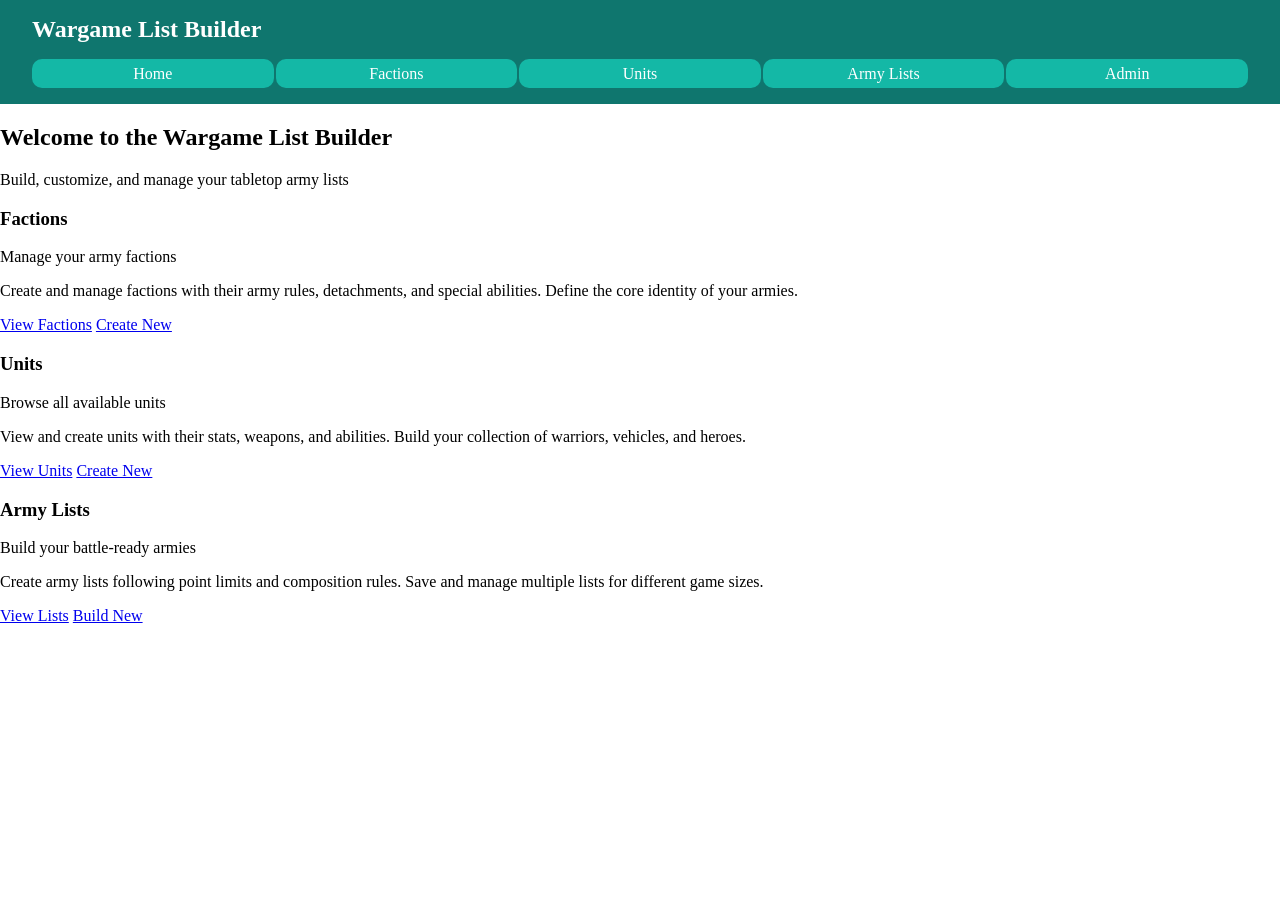
==== index.html @ 3ded6fea "Added Base pages with dummy info for styling" ====
<!DOCTYPE html>
<html lang="en">
<head>
  <meta charset="UTF-8">
  <meta name="viewport" content="width=device-width, initial-scale=1.0">
  <title>Wargame List Builder - Home</title>
  <link rel="stylesheet" href="css/style.css">
</head>
<body>
  <header>
    <h1>Wargame List Builder</h1>
    <nav>
      <ul>
        <li><a href="index.html">Home</a></li>
        <li><a href="./pages/factions.html">Factions</a></li>
        <li><a href="./pages/units.html">Units</a></li>
        <li><a href="./pages/lists.html">Army Lists</a></li>
        <li><a href="./pages/admin.html">Admin</a></li>
      </ul>
    </nav>
  </header>

  <main>
    <div>
      <h2>Welcome to the Wargame List Builder</h2>
      <p>Build, customize, and manage your tabletop army lists</p>
    </div>

    <div>
      <!-- Factions Card -->
      <div>
        <div>
          <h3>Factions</h3>
          <p>Manage your army factions</p>
        </div>
        <div>
          <p>Create and manage factions with their army rules, detachments, and special abilities. Define the core identity of your armies.</p>
        </div>
        <div>
          <div>
            <a href="./pages/factions.html">View Factions</a>
            <a href="create-faction.html">Create New</a>
          </div>
        </div>
      </div>

      <!-- Units Card -->
      <div>
        <div>
          <h3>Units</h3>
          <p>Browse all available units</p>
        </div>
        <div>
          <p>View and create units with their stats, weapons, and abilities. Build your collection of warriors, vehicles, and heroes.</p>
        </div>
        <div>
          <div>
            <a href="units.html">View Units</a>
            <a href="create-unit.html">Create New</a>
          </div>
        </div>
      </div>

      <!-- Army Lists Card -->
      <div>
        <div>
          <h3>Army Lists</h3>
          <p>Build your battle-ready armies</p>
        </div>
        <div>
          <p>Create army lists following point limits and composition rules. Save and manage multiple lists for different game sizes.</p>
        </div>
        <div>
          <div>
            <a href="lists.html">View Lists</a>
            <a href="list-builder.html">Build New</a>
          </div>
        </div>
      </div>
    </div>
  </main>
</body>
</html>
---- css/style.css ----
:root {
  /*Colors*/
  --teal-light: #5eead4;
  --primary-teal: #14b8a6;
  --teal-dark: #0f766e;
  
  --blue-light: #60a5fa;
  --primary-blue: #3b82f6;
  --blue-dark: #1e40af;
  
  --purple-light: #c084fc;
  --primary-purple: #a855f7;
  --purple-dark: #7e22ce;

  --bg-white: #ffffff;
  --bg-secondary: #f8fafc;
  
  --text-primary: #0f172a;
  --text-secondary: #475569;
  
  --border-color: #cbd5e1;
}

body{
  margin:0;
  padding: 0;;
}

header {
  background-color: var(--teal-dark);
  padding: 1rem 2rem;
}

header h1 {
  color: var(--bg-white);
  margin: 0 0 1rem 0;
  font-size: 1.5rem;
}

nav ul {
  list-style: none;
  margin: 0;
  padding: 0;
  display: flex;
  gap: 2px;
  flex-wrap: wrap;
}

nav ul li {
  flex: 1;
  min-width: 100px;
}

nav ul li a {
  display: block;
  background-color: var(--primary-teal);
  color: white;
  text-decoration: none;
  padding: 0.35rem;
  text-align: center;
  border-radius: 10px;
  transition: background-color 0.2s ease;
  font-weight: 500;
}

nav ul li a:hover {
  background-color: var(--primary-blue);
}

nav ul li a[href]:active,
nav ul li a.active {
  background-color: var(--blue-dark);
}

.center {
  text-align: center;
}

.center-flex {
  display: flex;
  justify-content: center;
  align-items: center;
}
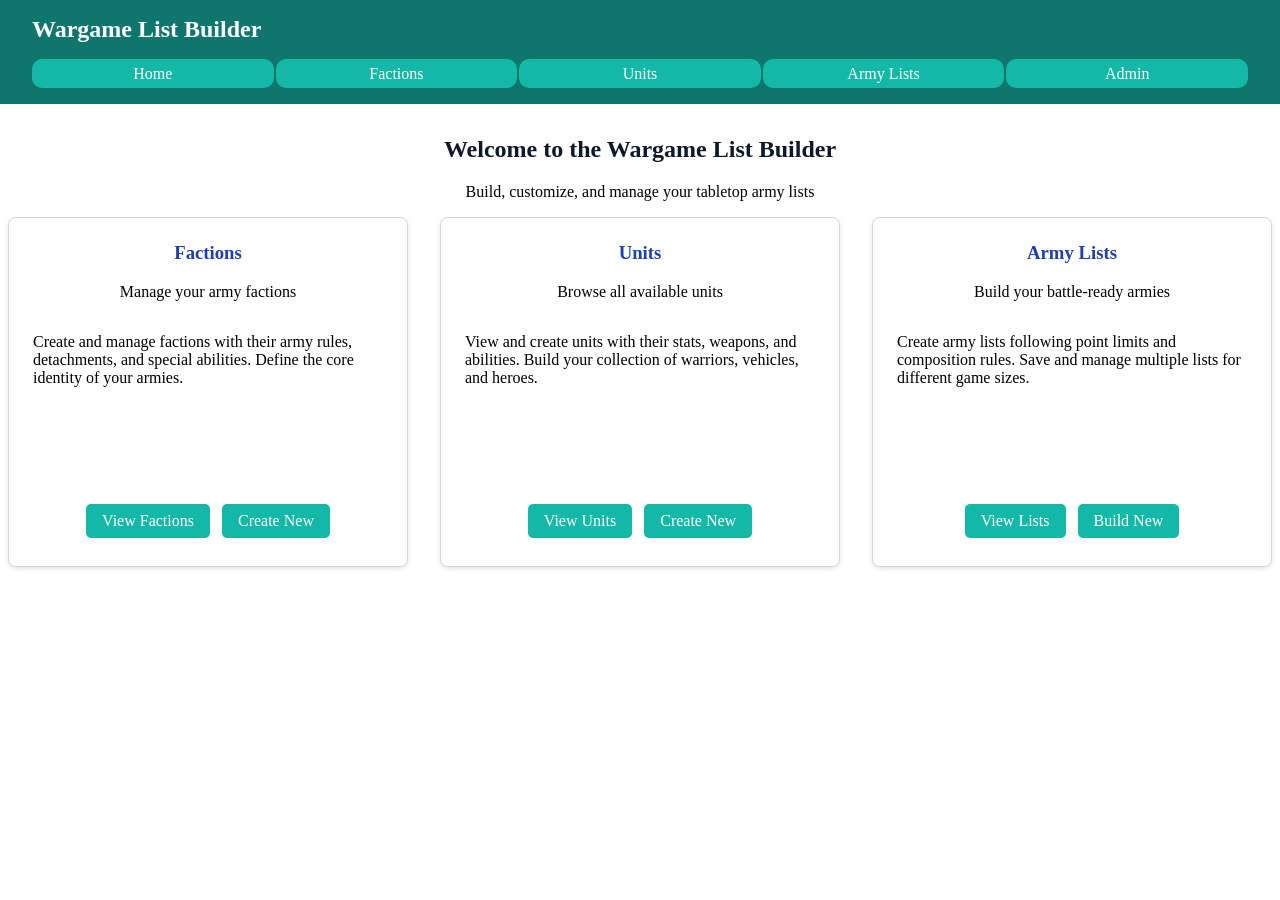
==== commit 96f38f43: "Updated styles for index page" ====
--- a/index.html
+++ b/index.html
@@ -21,60 +21,54 @@
   </header>
 
   <main>
-    <div>
-      <h2>Welcome to the Wargame List Builder</h2>
+    <div class="center">
+      <h2 >Welcome to the Wargame List Builder</h2>
       <p>Build, customize, and manage your tabletop army lists</p>
     </div>
 
-    <div>
+    <div class="center-flex cards-container">
       <!-- Factions Card -->
-      <div>
-        <div>
+      <div class="card">
+        <div class="card-header center">
           <h3>Factions</h3>
           <p>Manage your army factions</p>
         </div>
-        <div>
+        <div class="card-body">
           <p>Create and manage factions with their army rules, detachments, and special abilities. Define the core identity of your armies.</p>
         </div>
-        <div>
-          <div>
-            <a href="./pages/factions.html">View Factions</a>
-            <a href="create-faction.html">Create New</a>
-          </div>
+        <div class="card-footer center">
+            <a class="btn" href="./pages/factions.html">View Factions</a>
+            <a class="btn" href="create-faction.html">Create New</a>
         </div>
       </div>
 
       <!-- Units Card -->
-      <div>
-        <div>
+      <div class="card">
+        <div class="card-header center">
           <h3>Units</h3>
           <p>Browse all available units</p>
         </div>
-        <div>
+        <div class="card-body">
           <p>View and create units with their stats, weapons, and abilities. Build your collection of warriors, vehicles, and heroes.</p>
         </div>
-        <div>
-          <div>
-            <a href="units.html">View Units</a>
-            <a href="create-unit.html">Create New</a>
-          </div>
+        <div class="card-footer center">
+          <a class="btn" href="units.html">View Units</a>
+          <a class="btn" href="create-unit.html">Create New</a>
         </div>
       </div>
 
       <!-- Army Lists Card -->
-      <div>
-        <div>
+      <div class="card">
+        <div class="card-header center">
           <h3>Army Lists</h3>
           <p>Build your battle-ready armies</p>
         </div>
-        <div>
+        <div class="card-body">
           <p>Create army lists following point limits and composition rules. Save and manage multiple lists for different game sizes.</p>
         </div>
-        <div>
-          <div>
-            <a href="lists.html">View Lists</a>
-            <a href="list-builder.html">Build New</a>
-          </div>
+        <div class="card-footer center">
+          <a class="btn" href="lists.html">View Lists</a>
+          <a class="btn" href="list-builder.html">Build New</a>
         </div>
       </div>
     </div>
--- a/css/style.css
+++ b/css/style.css
@@ -80,4 +80,47 @@
   display: flex;
   justify-content: center;
   align-items: center;
-}+}
+
+h2 {
+  color: var(--text-primary);
+  margin-top: 2rem;
+}
+
+.cards-container {
+  gap: 2rem;
+  flex-wrap: wrap;
+  justify-content: center;
+}
+
+.card {
+  border: 1px solid var(--border-color);
+  border-radius: 8px;
+  box-shadow: 0 2px 4px rgba(0, 0, 0, 0.1);
+  padding: 1.5rem;
+  display: flex;
+  flex-direction: column;
+  justify-content: space-between;
+  width: 350px;
+  min-height: 300px;
+}
+
+.card-header h3 {
+  margin-top: 0;
+  color: var(--blue-dark);
+}
+
+.card-body {
+  flex-grow: 1;
+}
+
+.btn {
+  display: inline-block;
+  background-color: var(--primary-teal);
+  color: var(--bg-white);
+  text-decoration: none;
+  padding: 0.5rem 1rem;
+  border-radius: 5px;
+  margin: 0.25rem;
+  font-weight: 500;
+}
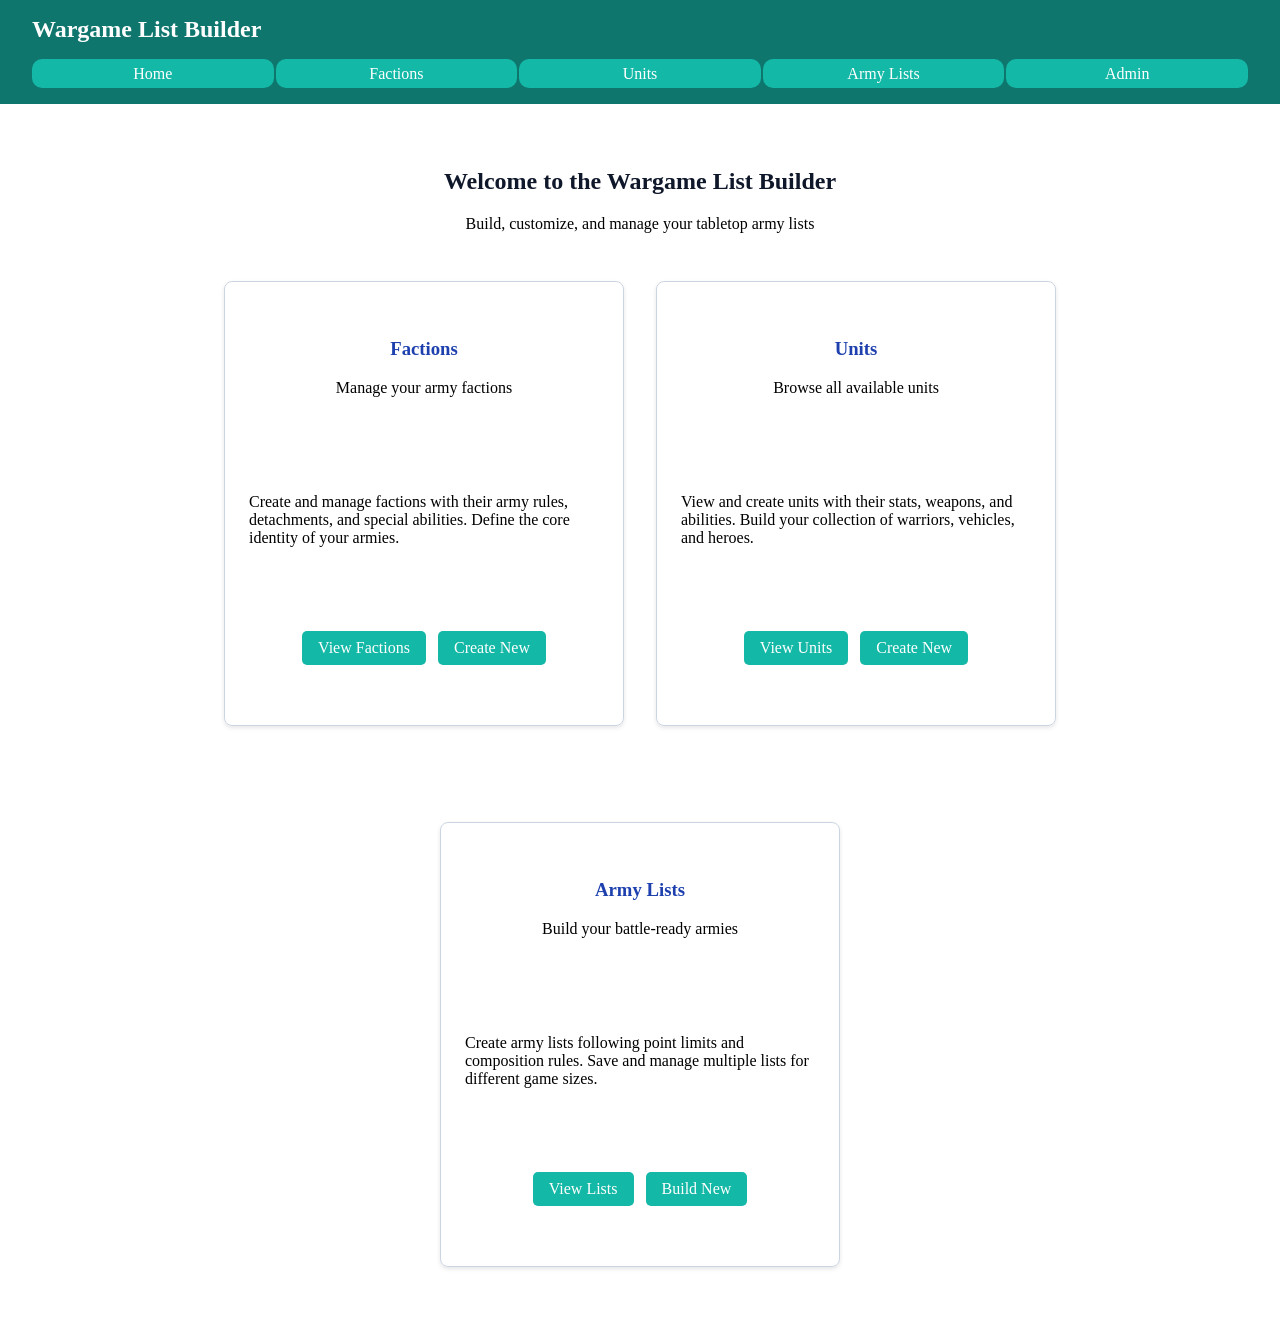
==== commit 1c8bf215: "Finished Styles and basic layouts" ====
--- a/index.html
+++ b/index.html
@@ -38,7 +38,7 @@
         </div>
         <div class="card-footer center">
             <a class="btn" href="./pages/factions.html">View Factions</a>
-            <a class="btn" href="create-faction.html">Create New</a>
+            <a class="btn" href="./pages/create-faction.html">Create New</a>
         </div>
       </div>
 
@@ -52,8 +52,8 @@
           <p>View and create units with their stats, weapons, and abilities. Build your collection of warriors, vehicles, and heroes.</p>
         </div>
         <div class="card-footer center">
-          <a class="btn" href="units.html">View Units</a>
-          <a class="btn" href="create-unit.html">Create New</a>
+          <a class="btn" href="./pages/units.html">View Units</a>
+          <a class="btn" href="./pages/create-unit.html">Create New</a>
         </div>
       </div>
 
@@ -67,8 +67,8 @@
           <p>Create army lists following point limits and composition rules. Save and manage multiple lists for different game sizes.</p>
         </div>
         <div class="card-footer center">
-          <a class="btn" href="lists.html">View Lists</a>
-          <a class="btn" href="list-builder.html">Build New</a>
+          <a class="btn" href="./pages/lists.html">View Lists</a>
+          <a class="btn" href="./pages/list-builder.html">Build New</a>
         </div>
       </div>
     </div>
--- a/css/style.css
+++ b/css/style.css
@@ -23,7 +23,13 @@
 
 body{
   margin:0;
-  padding: 0;;
+  padding: 0;
+}
+
+main {
+  padding: 2rem;
+  max-width: 1400px;
+  margin: 0 auto;
 }
 
 header {
@@ -123,4 +129,636 @@
   border-radius: 5px;
   margin: 0.25rem;
   font-weight: 500;
-}
+  border: none;
+  cursor: pointer;
+  transition: background-color 0.2s ease;
+}
+
+.btn:hover {
+  background-color: var(--primary-blue);
+}
+
+/* Search container */
+div > div {
+  margin: 2rem 0;
+}
+
+label {
+  display: block;
+  margin-bottom: 0.5rem;
+  font-weight: 600;
+  color: #2c3e50;
+}
+
+input[type="text"] {
+  width: 100%;
+  max-width: 500px;
+  padding: 0.75rem 1rem;
+  border: 2px solid #e0e0e0;
+  border-radius: 5px;
+  font-size: 1rem;
+  transition: border-color 0.2s ease;
+}
+
+input[type="text"]:focus {
+  outline: none;
+  border-color: #3498db;
+}
+
+input[type="text"]::placeholder {
+  color: #999;
+}
+
+/* Table with margins */
+table {
+  width: 100%;
+  border-collapse: collapse;
+  margin: 2rem 0;
+  background-color: white;
+  box-shadow: 0 2px 4px rgba(0, 0, 0, 0.1);
+}
+
+.table-container {
+  margin: 2rem 0;
+}
+
+thead {
+  background-color: #2c3e50;
+  color: white;
+}
+
+td, th {
+  border-right: 1px solid #d0d0d0;
+}
+
+td:last-child, th:last-child {
+  border-right: none;
+}
+
+th {
+  border-right: 2px solid #1a252f;
+  padding: 1rem;
+  text-align: left;
+  font-weight: 600;
+}
+
+th:last-child {
+  border-right: none;
+}
+
+td {
+  padding: 1rem;
+  border-bottom: 1px solid #e0e0e0;
+}
+
+tbody tr:hover {
+  background-color: #f5f5f5;
+}
+
+tbody tr:last-child td {
+  border-bottom: none;
+}
+
+td small {
+  color: #666;
+  font-size: 0.875rem;
+}
+
+td span {
+  display: inline-block;
+  background-color: #e8f4f8;
+  color: #2980b9;
+  padding: 0.25rem 0.5rem;
+  border-radius: 4px;
+  margin: 0.125rem;
+  font-size: 0.875rem;
+}
+
+/* Generic Detail Page Styles */
+
+/* Header section */
+.detail-header {
+  background-color: white;
+  padding: 2rem;
+  margin-bottom: 2rem;
+  border-radius: 8px;
+  box-shadow: 0 2px 4px rgba(0, 0, 0, 0.1);
+}
+
+.detail-header h2 {
+  margin-top: 0;
+  color: #2c3e50;
+  font-size: 2rem;
+}
+
+.detail-header p {
+  color: #666;
+  font-size: 1.125rem;
+  margin: 0.5rem 0 1rem 0;
+}
+
+.description {
+  line-height: 1.6;
+  color: #333;
+  margin-top: 1rem;
+}
+
+/* Section containers */
+.content-section {
+  background-color: white;
+  padding: 2rem;
+  margin-bottom: 2rem;
+  border-radius: 8px;
+  box-shadow: 0 2px 4px rgba(0, 0, 0, 0.1);
+}
+
+.content-section h3 {
+  color: #2c3e50;
+  margin-top: 0;
+  margin-bottom: 1rem;
+  padding-bottom: 0.5rem;
+  border-bottom: 2px solid #3498db;
+}
+
+.content-section h4 {
+  color: #34495e;
+  margin-top: 1.5rem;
+  margin-bottom: 0.5rem;
+}
+
+/* Highlighted info box */
+.info-box {
+  background-color: #e8f4f8;
+  padding: 1.5rem;
+  border-radius: 8px;
+  border-left: 4px solid #3498db;
+  margin-bottom: 1rem;
+}
+
+.info-box h4 {
+  margin-top: 0;
+  color: #2980b9;
+}
+
+/* Item list */
+.item-list {
+  display: flex;
+  flex-direction: column;
+  gap: 1rem;
+}
+
+.list-item-box {
+  background-color: #f8f9fa;
+  padding: 1.5rem;
+  border-radius: 8px;
+  border: 2px solid #e0e0e0;
+}
+
+.list-item-box h4 {
+  margin-top: 0;
+  color: #2c3e50;
+}
+
+.item-label {
+  font-weight: 600;
+  color: #2980b9;
+  margin-bottom: 0.5rem;
+}
+
+/* Tags/badges */
+.tags {
+  display: flex;
+  flex-wrap: wrap;
+  gap: 0.5rem;
+  margin: 1rem 0;
+}
+
+.tags span {
+  background-color: #e8f4f8;
+  color: #2980b9;
+  padding: 0.25rem 0.75rem;
+  border-radius: 4px;
+  font-size: 0.875rem;
+  font-weight: 500;
+}
+
+/* Action buttons in header */
+.header-actions {
+  margin-top: 1rem;
+  display: flex;
+  gap: 0.5rem;
+  flex-wrap: wrap;
+}
+
+/* Breadcrumb navigation */
+.breadcrumb {
+  margin-bottom: 1.5rem;
+  padding: 0.5rem 0;
+  font-size: 0.95rem;
+}
+
+.breadcrumb a {
+  color: #3498db;
+  text-decoration: none;
+  font-weight: 500;
+}
+
+.breadcrumb a:hover {
+  text-decoration: underline;
+  color: #2980b9;
+}
+
+/* Unit image in table */
+.unit-image {
+  width: 60px;
+  height: 60px;
+  object-fit: cover;
+  border-radius: 8px;
+  border: 2px solid #e0e0e0;
+}
+
+.unit-image-large {
+  width: 80px;
+  height: 80px;
+  object-fit: cover;
+  border-radius: 8px;
+  border: 2px solid #e0e0e0;
+}
+
+/* Form Styles for Creation Pages */
+
+/* Form sections */
+.form-section {
+  background-color: white;
+  padding: 2rem;
+  margin-bottom: 2rem;
+  border-radius: 8px;
+  box-shadow: 0 2px 4px rgba(0, 0, 0, 0.1);
+}
+
+.form-section h3 {
+  color: #2c3e50;
+  margin-top: 0;
+  margin-bottom: 1rem;
+  padding-bottom: 0.5rem;
+  border-bottom: 2px solid #3498db;
+}
+
+.form-section h4 {
+  color: #34495e;
+  margin-top: 1.5rem;
+  margin-bottom: 1rem;
+}
+
+.form-section p {
+  color: #666;
+  margin-bottom: 1rem;
+}
+
+/* Form groups */
+.form-group {
+  margin-bottom: 1.5rem;
+}
+
+.form-group label {
+  display: block;
+  margin-bottom: 0.5rem;
+  font-weight: 600;
+  color: #2c3e50;
+}
+
+.form-group input[type="text"],
+.form-group input[type="number"],
+.form-group input[type="file"],
+.form-group textarea,
+.form-group select {
+  width: 100%;
+  padding: 0.75rem 1rem;
+  border: 2px solid #e0e0e0;
+  border-radius: 5px;
+  font-size: 1rem;
+  transition: border-color 0.2s ease;
+  font-family: inherit;
+}
+
+.form-group input[type="text"]:focus,
+.form-group input[type="number"]:focus,
+.form-group textarea:focus,
+.form-group select:focus {
+  outline: none;
+  border-color: #3498db;
+}
+
+.form-group textarea {
+  min-height: 120px;
+  resize: vertical;
+}
+
+.form-group small {
+  display: block;
+  margin-top: 0.5rem;
+  color: #666;
+  font-size: 0.875rem;
+}
+
+/* Grid layout for forms */
+.form-grid-2 {
+  display: grid;
+  grid-template-columns: repeat(2, 1fr);
+  gap: 1.5rem;
+}
+
+.form-grid-3 {
+  display: grid;
+  grid-template-columns: repeat(3, 1fr);
+  gap: 1.5rem;
+}
+
+.form-grid-4 {
+  display: grid;
+  grid-template-columns: repeat(4, 1fr);
+  gap: 1.5rem;
+}
+
+/* Responsive forms - stack on smaller screens */
+@media (max-width: 768px) {
+  .form-grid-2,
+  .form-grid-3,
+  .form-grid-4 {
+    grid-template-columns: 1fr;
+  }
+}
+
+/* Nested form item (like detachment or weapon groups) */
+.form-item {
+  background-color: #f8f9fa;
+  padding: 1.5rem;
+  border-radius: 8px;
+  border: 2px solid #e0e0e0;
+  margin-bottom: 1rem;
+}
+
+.form-item h4 {
+  margin-top: 0;
+  color: #2c3e50;
+  margin-bottom: 1rem;
+}
+
+/* Button group for form actions */
+.form-actions {
+  display: flex;
+  gap: 0.5rem;
+  flex-wrap: wrap;
+  margin-top: 1.5rem;
+}
+
+.btn-secondary {
+  background-color: #6c757d;
+  color: white;
+}
+
+.btn-secondary:hover {
+  background-color: #5a6268;
+}
+
+.btn-add {
+  background-color: var(--primary-blue);
+  color: white;
+}
+
+.btn-add:hover {
+  background-color: var(--blue-dark);
+}
+
+/* List Builder Specific Styles */
+
+/* Current army summary box */
+.army-summary {
+  background-color: white;
+  padding: 2rem;
+  margin-bottom: 2rem;
+  border-radius: 8px;
+  box-shadow: 0 2px 4px rgba(0, 0, 0, 0.1);
+  border-left: 4px solid var(--primary-teal);
+}
+
+.army-summary h3 {
+  color: #2c3e50;
+  margin-top: 0;
+  margin-bottom: 1rem;
+}
+
+.summary-stats {
+  display: flex;
+  justify-content: space-between;
+  align-items: center;
+  flex-wrap: wrap;
+  gap: 1rem;
+}
+
+.stat-item {
+  text-align: center;
+}
+
+.stat-label {
+  color: #666;
+  font-size: 0.875rem;
+  margin-bottom: 0.25rem;
+}
+
+.stat-value {
+  font-size: 1.5rem;
+  font-weight: 700;
+  color: var(--primary-blue);
+}
+
+/* Unit list in army builder */
+.unit-list-item {
+  background-color: white;
+  padding: 1rem;
+  margin-bottom: 0.75rem;
+  border-radius: 8px;
+  border: 2px solid #e0e0e0;
+  display: flex;
+  justify-content: space-between;
+  align-items: center;
+  gap: 1rem;
+}
+
+.unit-list-item:hover {
+  border-color: var(--primary-teal);
+}
+
+.unit-info {
+  flex: 1;
+}
+
+.unit-info h4 {
+  margin: 0 0 0.5rem 0;
+  color: #2c3e50;
+}
+
+.unit-info p {
+  margin: 0;
+  color: #666;
+  font-size: 0.875rem;
+}
+
+.unit-actions {
+  display: flex;
+  gap: 0.5rem;
+}
+
+/* Available units grid */
+.available-units {
+  display: grid;
+  grid-template-columns: repeat(auto-fill, minmax(300px, 1fr));
+  gap: 1rem;
+}
+
+.unit-card {
+  background-color: white;
+  padding: 1.5rem;
+  border-radius: 8px;
+  border: 2px solid #e0e0e0;
+  transition: all 0.2s ease;
+}
+
+.unit-card:hover {
+  border-color: var(--primary-teal);
+  box-shadow: 0 4px 8px rgba(0, 0, 0, 0.1);
+}
+
+.unit-card h4 {
+  margin-top: 0;
+  color: #2c3e50;
+}
+
+.unit-card p {
+  margin: 0.5rem 0;
+  font-size: 0.875rem;
+  color: #666;
+}
+
+/* Validation alert */
+.alert {
+  padding: 1rem;
+  border-radius: 8px;
+  margin-bottom: 1rem;
+  border-left: 4px solid;
+}
+
+.alert-success {
+  background-color: #d1fae5;
+  border-color: #10b981;
+  color: #065f46;
+}
+
+.alert-warning {
+  background-color: #fef3c7;
+  border-color: #f59e0b;
+  color: #92400e;
+}
+
+.alert-info {
+  background-color: #dbeafe;
+  border-color: var(--primary-blue);
+  color: var(--blue-dark);
+}
+
+.alert p {
+  margin: 0;
+}
+
+.alert ul {
+  margin: 0.5rem 0 0 1.5rem;
+}
+
+/* Empty state */
+.empty-state {
+  text-align: center;
+  padding: 3rem 1rem;
+  color: #666;
+}
+
+.empty-state h3 {
+  color: #2c3e50;
+  margin-bottom: 0.5rem;
+}
+
+.empty-state p {
+  margin-bottom: 1.5rem;
+}
+
+/* Points display */
+.points-display {
+  font-size: 1.75rem;
+  font-weight: 700;
+  color: var(--primary-blue);
+}
+
+.points-limit {
+  color: #666;
+  font-size: 1rem;
+}
+
+/* Checkbox and radio styles */
+input[type="checkbox"],
+input[type="radio"] {
+  width: 1.25rem;
+  height: 1.25rem;
+  cursor: pointer;
+}
+
+.checkbox-group,
+.radio-group {
+  display: flex;
+  flex-direction: column;
+  gap: 0.75rem;
+}
+
+.checkbox-label,
+.radio-label {
+  display: flex;
+  align-items: center;
+  gap: 0.5rem;
+  cursor: pointer;
+}
+
+/* Customization panel (for list builder) */
+.customization-panel {
+  background-color: white;
+  padding: 2rem;
+  margin-bottom: 2rem;
+  border-radius: 8px;
+  box-shadow: 0 2px 4px rgba(0, 0, 0, 0.1);
+  border: 2px solid var(--primary-blue);
+}
+
+.customization-panel h3 {
+  color: #2c3e50;
+  margin-top: 0;
+  margin-bottom: 1.5rem;
+}
+
+/* Image preview */
+.image-preview {
+  margin-top: 1rem;
+  padding: 1rem;
+  background-color: #f8f9fa;
+  border-radius: 8px;
+  text-align: center;
+}
+
+.image-preview img {
+  max-width: 200px;
+  border-radius: 8px;
+  border: 2px solid #e0e0e0;
+}
+
+.preview-label {
+  display: block;
+  margin-bottom: 0.5rem;
+  color: #666;
+  font-size: 0.875rem;
+}
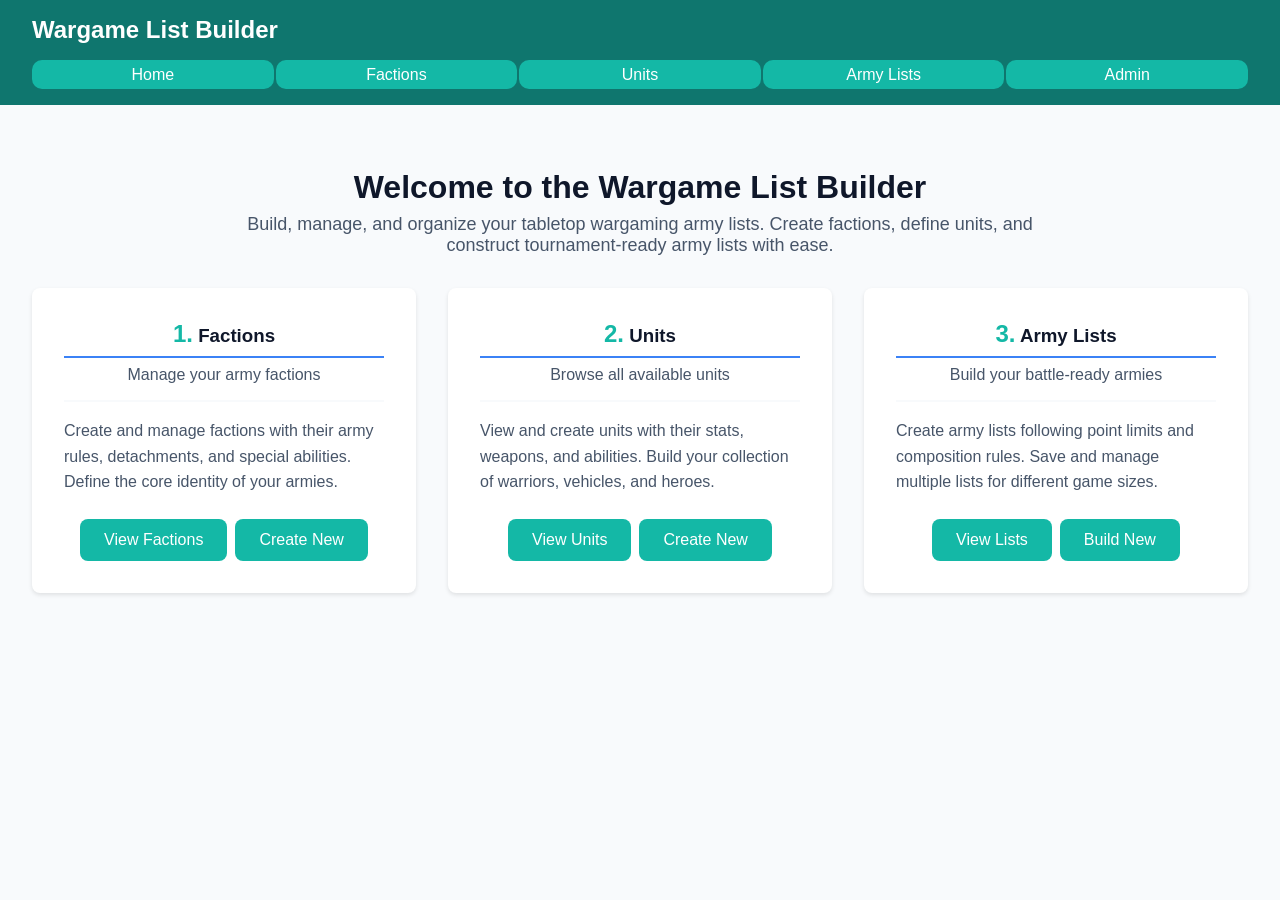
==== commit 363d1267: "Added Final JavaScript Code" ====
--- a/index.html
+++ b/index.html
@@ -19,59 +19,62 @@
       </ul>
     </nav>
   </header>
-
   <main>
-    <div class="center">
-      <h2 >Welcome to the Wargame List Builder</h2>
-      <p>Build, customize, and manage your tabletop army lists</p>
+    <!-- Welcome Section -->
+    <div class="center" style="margin: 2rem 0;">
+      <h2 style="font-size: 2rem; margin-bottom: 0.5rem;">Welcome to the Wargame List Builder</h2>
+      <p style="font-size: 1.125rem; color: var(--text-secondary); max-width: 800px; margin: 0 auto;">Build, manage, and organize your tabletop wargaming army lists. Create factions, define units, and construct tournament-ready army lists with ease.</p>
     </div>
 
-    <div class="center-flex cards-container">
-      <!-- Factions Card -->
-      <div class="card">
-        <div class="card-header center">
-          <h3>Factions</h3>
-          <p>Manage your army factions</p>
+    <!-- Cards Container -->
+    <div style="display: grid; grid-template-columns: repeat(auto-fit, minmax(300px, 1fr)); gap: 2rem; margin: 2rem 0;">
+      
+      <!-- Step 1: Factions Card -->
+      <div class="content-section">
+        <div style="text-align: center; border-bottom: 2px solid var(--bg-secondary); padding-bottom: 1rem; margin-bottom: 1rem;">
+          <h3 style="margin: 0;"><span style="color: var(--primary-teal); font-size: 1.5rem; font-weight: bold;">1.</span> Factions</h3>
+          <p style="margin: 0.5rem 0 0 0; color: var(--text-secondary);">Manage your army factions</p>
         </div>
-        <div class="card-body">
-          <p>Create and manage factions with their army rules, detachments, and special abilities. Define the core identity of your armies.</p>
+        <div style="margin-bottom: 1.5rem;">
+          <p style="color: var(--text-secondary); line-height: 1.6;">Create and manage factions with their army rules, detachments, and special abilities. Define the core identity of your armies.</p>
         </div>
-        <div class="card-footer center">
-            <a class="btn" href="./pages/factions.html">View Factions</a>
-            <a class="btn" href="./pages/create-faction.html">Create New</a>
+        <div style="display: flex; gap: 0.5rem; justify-content: center; flex-wrap: wrap;">
+          <a class="btn" href="./pages/factions.html">View Factions</a>
+          <a class="btn" href="./pages/create-faction.html">Create New</a>
         </div>
       </div>
 
-      <!-- Units Card -->
-      <div class="card">
-        <div class="card-header center">
-          <h3>Units</h3>
-          <p>Browse all available units</p>
+      <!-- Step 2: Units Card -->
+      <div class="content-section">
+        <div style="text-align: center; border-bottom: 2px solid var(--bg-secondary); padding-bottom: 1rem; margin-bottom: 1rem;">
+          <h3 style="margin: 0;"><span style="color: var(--primary-teal); font-size: 1.5rem; font-weight: bold;">2.</span> Units</h3>
+          <p style="margin: 0.5rem 0 0 0; color: var(--text-secondary);">Browse all available units</p>
         </div>
-        <div class="card-body">
-          <p>View and create units with their stats, weapons, and abilities. Build your collection of warriors, vehicles, and heroes.</p>
+        <div style="margin-bottom: 1.5rem;">
+          <p style="color: var(--text-secondary); line-height: 1.6;">View and create units with their stats, weapons, and abilities. Build your collection of warriors, vehicles, and heroes.</p>
         </div>
-        <div class="card-footer center">
+        <div style="display: flex; gap: 0.5rem; justify-content: center; flex-wrap: wrap;">
           <a class="btn" href="./pages/units.html">View Units</a>
           <a class="btn" href="./pages/create-unit.html">Create New</a>
         </div>
       </div>
 
-      <!-- Army Lists Card -->
-      <div class="card">
-        <div class="card-header center">
-          <h3>Army Lists</h3>
-          <p>Build your battle-ready armies</p>
+      <!-- Step 3: Army Lists Card -->
+      <div class="content-section">
+        <div style="text-align: center; border-bottom: 2px solid var(--bg-secondary); padding-bottom: 1rem; margin-bottom: 1rem;">
+          <h3 style="margin: 0;"><span style="color: var(--primary-teal); font-size: 1.5rem; font-weight: bold;">3.</span> Army Lists</h3>
+          <p style="margin: 0.5rem 0 0 0; color: var(--text-secondary);">Build your battle-ready armies</p>
         </div>
-        <div class="card-body">
-          <p>Create army lists following point limits and composition rules. Save and manage multiple lists for different game sizes.</p>
+        <div style="margin-bottom: 1.5rem;">
+          <p style="color: var(--text-secondary); line-height: 1.6;">Create army lists following point limits and composition rules. Save and manage multiple lists for different game sizes.</p>
         </div>
-        <div class="card-footer center">
+        <div style="display: flex; gap: 0.5rem; justify-content: center; flex-wrap: wrap;">
           <a class="btn" href="./pages/lists.html">View Lists</a>
           <a class="btn" href="./pages/list-builder.html">Build New</a>
         </div>
       </div>
+
     </div>
   </main>
 </body>
-</html>
+</html>
--- a/css/style.css
+++ b/css/style.css
@@ -1,5 +1,5 @@
 :root {
-  /*Colors*/
+  /* Colors */
   --teal-light: #5eead4;
   --primary-teal: #14b8a6;
   --teal-dark: #0f766e;
@@ -19,27 +19,45 @@
   --text-secondary: #475569;
   
   --border-color: #cbd5e1;
-}
-
-body{
-  margin:0;
+  
+  /* Spacing */
+  --spacing-sm: 0.5rem;
+  --spacing-md: 1rem;
+  --spacing-lg: 1.5rem;
+  --spacing-xl: 2rem;
+}
+
+* {
+  box-sizing: border-box;
+}
+
+body {
+  margin: 0;
   padding: 0;
+  font-family: -apple-system, BlinkMacSystemFont, 'Segoe UI', Roboto, Oxygen, Ubuntu, Cantarell, sans-serif;
+  color: var(--text-primary);
+  background-color: var(--bg-secondary);
 }
 
 main {
-  padding: 2rem;
+  padding: var(--spacing-xl);
   max-width: 1400px;
   margin: 0 auto;
 }
 
+h2, h3, h4 {
+  color: var(--text-primary);
+  margin-top: 0;
+}
+
 header {
   background-color: var(--teal-dark);
-  padding: 1rem 2rem;
+  padding: var(--spacing-md) var(--spacing-xl);
 }
 
 header h1 {
   color: var(--bg-white);
-  margin: 0 0 1rem 0;
+  margin: 0 0 var(--spacing-md) 0;
   font-size: 1.5rem;
 }
 
@@ -52,12 +70,12 @@
   flex-wrap: wrap;
 }
 
-nav ul li {
+nav li {
   flex: 1;
   min-width: 100px;
 }
 
-nav ul li a {
+nav a {
   display: block;
   background-color: var(--primary-teal);
   color: white;
@@ -65,16 +83,16 @@
   padding: 0.35rem;
   text-align: center;
   border-radius: 10px;
-  transition: background-color 0.2s ease;
+  transition: background-color 0.2s;
   font-weight: 500;
 }
 
-nav ul li a:hover {
+nav a:hover {
   background-color: var(--primary-blue);
 }
 
-nav ul li a[href]:active,
-nav ul li a.active {
+nav a:active,
+nav a.active {
   background-color: var(--blue-dark);
 }
 
@@ -88,118 +106,179 @@
   align-items: center;
 }
 
-h2 {
-  color: var(--text-primary);
-  margin-top: 2rem;
-}
-
-.cards-container {
-  gap: 2rem;
-  flex-wrap: wrap;
-  justify-content: center;
-}
-
-.card {
-  border: 1px solid var(--border-color);
-  border-radius: 8px;
-  box-shadow: 0 2px 4px rgba(0, 0, 0, 0.1);
-  padding: 1.5rem;
-  display: flex;
-  flex-direction: column;
-  justify-content: space-between;
-  width: 350px;
-  min-height: 300px;
-}
-
-.card-header h3 {
-  margin-top: 0;
-  color: var(--blue-dark);
-}
-
-.card-body {
-  flex-grow: 1;
-}
-
 .btn {
   display: inline-block;
+  padding: 0.75rem 1.5rem;
   background-color: var(--primary-teal);
-  color: var(--bg-white);
+  color: white;
   text-decoration: none;
-  padding: 0.5rem 1rem;
-  border-radius: 5px;
-  margin: 0.25rem;
+  border: none;
+  border-radius: 8px;
+  font-size: 1rem;
   font-weight: 500;
-  border: none;
   cursor: pointer;
-  transition: background-color 0.2s ease;
+  transition: background-color 0.2s;
 }
 
 .btn:hover {
+  background-color: var(--teal-dark);
+}
+
+.btn-secondary {
+  background-color: #6c757d;
+}
+
+.btn-secondary:hover {
+  background-color: #5a6268;
+}
+
+.btn-add {
   background-color: var(--primary-blue);
 }
 
-/* Search container */
-div > div {
-  margin: 2rem 0;
-}
-
-label {
+.btn-add:hover {
+  background-color: var(--blue-dark);
+}
+
+.form-section {
+  background-color: white;
+  padding: var(--spacing-xl);
+  margin-bottom: var(--spacing-xl);
+  border-radius: 8px;
+  box-shadow: 0 2px 4px rgba(0, 0, 0, 0.1);
+}
+
+.form-section h3 {
+  margin-bottom: var(--spacing-md);
+  padding-bottom: var(--spacing-sm);
+  border-bottom: 2px solid var(--primary-teal);
+}
+
+.form-group {
+  margin-bottom: var(--spacing-lg);
+}
+
+.form-group label {
   display: block;
-  margin-bottom: 0.5rem;
+  margin-bottom: var(--spacing-sm);
   font-weight: 600;
-  color: #2c3e50;
-}
-
-input[type="text"] {
+  color: var(--text-primary);
+}
+
+.form-group small {
+  display: block;
+  margin-top: var(--spacing-sm);
+  color: var(--text-secondary);
+  font-size: 0.875rem;
+}
+
+.form-input,
+input[type="text"],
+input[type="number"],
+input[type="email"],
+input[type="password"],
+textarea,
+select {
   width: 100%;
-  max-width: 500px;
   padding: 0.75rem 1rem;
+  border: 2px solid var(--border-color);
+  border-radius: 8px;
+  font-size: 1rem;
+  transition: all 0.2s;
+  font-family: inherit;
+  background-color: white;
+  color: var(--text-primary);
+}
+
+textarea {
+  min-height: 120px;
+  resize: vertical;
+}
+
+select {
+  appearance: none;
+  background-image: url("data:image/svg+xml,%3Csvg xmlns='http://www.w3.org/2000/svg' width='12' height='12' viewBox='0 0 12 12'%3E%3Cpath fill='%2314b8a6' d='M6 9L1 4h10z'/%3E%3C/svg%3E");
+  background-repeat: no-repeat;
+  background-position: right 1rem center;
+  background-size: 12px;
+  padding-right: 3rem;
+  cursor: pointer;
+  font-weight: 500;
+}
+
+.form-input:focus,
+input:focus,
+textarea:focus,
+select:focus {
+  outline: none;
+  border-color: var(--primary-teal);
+  box-shadow: 0 0 0 3px rgba(20, 184, 166, 0.1);
+}
+
+select:hover {
+  border-color: var(--primary-teal);
+  background-color: var(--bg-secondary);
+}
+
+/* Form grids */
+.form-grid-2 {
+  display: grid;
+  grid-template-columns: repeat(2, 1fr);
+  gap: var(--spacing-lg);
+}
+
+.form-grid-3 {
+  display: grid;
+  grid-template-columns: repeat(3, 1fr);
+  gap: var(--spacing-lg);
+}
+
+.form-grid-4 {
+  display: grid;
+  grid-template-columns: repeat(4, 1fr);
+  gap: var(--spacing-lg);
+}
+
+.form-item {
+  background-color: #f8f9fa;
+  padding: var(--spacing-lg);
+  border-radius: 8px;
   border: 2px solid #e0e0e0;
-  border-radius: 5px;
-  font-size: 1rem;
-  transition: border-color 0.2s ease;
-}
-
-input[type="text"]:focus {
-  outline: none;
-  border-color: #3498db;
-}
-
-input[type="text"]::placeholder {
-  color: #999;
-}
-
-/* Table with margins */
+  margin-bottom: var(--spacing-md);
+}
+
+.form-actions {
+  display: flex;
+  gap: var(--spacing-sm);
+  flex-wrap: wrap;
+  margin-top: var(--spacing-lg);
+}
+
+.table-container {
+  background-color: white;
+  padding: var(--spacing-xl);
+  border-radius: 8px;
+  box-shadow: 0 2px 4px rgba(0, 0, 0, 0.1);
+  margin: var(--spacing-xl) 0;
+}
+
 table {
   width: 100%;
   border-collapse: collapse;
-  margin: 2rem 0;
-  background-color: white;
-  box-shadow: 0 2px 4px rgba(0, 0, 0, 0.1);
-}
-
-.table-container {
-  margin: 2rem 0;
+  margin-top: var(--spacing-md);
 }
 
 thead {
-  background-color: #2c3e50;
-  color: white;
-}
-
-td, th {
-  border-right: 1px solid #d0d0d0;
-}
-
-td:last-child, th:last-child {
-  border-right: none;
+  background-color: var(--bg-secondary);
 }
 
 th {
-  border-right: 2px solid #1a252f;
-  padding: 1rem;
+  padding: var(--spacing-md);
   text-align: left;
   font-weight: 600;
+  color: var(--text-primary);
+  border-right: 2px solid #d0d0d0;
+  border-bottom: 2px solid #d0d0d0;
 }
 
 th:last-child {
@@ -207,174 +286,171 @@
 }
 
 td {
-  padding: 1rem;
-  border-bottom: 1px solid #e0e0e0;
-}
-
-tbody tr:hover {
-  background-color: #f5f5f5;
-}
-
-tbody tr:last-child td {
-  border-bottom: none;
-}
-
-td small {
-  color: #666;
-  font-size: 0.875rem;
-}
-
-td span {
-  display: inline-block;
-  background-color: #e8f4f8;
-  color: #2980b9;
-  padding: 0.25rem 0.5rem;
-  border-radius: 4px;
-  margin: 0.125rem;
-  font-size: 0.875rem;
-}
-
-/* Generic Detail Page Styles */
-
-/* Header section */
+  padding: var(--spacing-md);
+  border-bottom: 1px solid var(--border-color);
+  border-right: 1px solid #d0d0d0;
+}
+
+td:last-child {
+  border-right: none;
+}
+
+tr:hover {
+  background-color: var(--bg-secondary);
+}
+
+.content-section {
+  background-color: white;
+  padding: var(--spacing-xl);
+  margin-bottom: var(--spacing-xl);
+  border-radius: 8px;
+  box-shadow: 0 2px 4px rgba(0, 0, 0, 0.1);
+}
+
+.content-section h3 {
+  margin-bottom: var(--spacing-md);
+  padding-bottom: var(--spacing-sm);
+  border-bottom: 2px solid var(--primary-blue);
+}
+
 .detail-header {
   background-color: white;
-  padding: 2rem;
-  margin-bottom: 2rem;
+  padding: var(--spacing-xl);
+  margin-bottom: var(--spacing-xl);
   border-radius: 8px;
   box-shadow: 0 2px 4px rgba(0, 0, 0, 0.1);
 }
 
 .detail-header h2 {
-  margin-top: 0;
-  color: #2c3e50;
   font-size: 2rem;
+  margin-bottom: var(--spacing-sm);
 }
 
 .detail-header p {
-  color: #666;
-  font-size: 1.125rem;
-  margin: 0.5rem 0 1rem 0;
-}
-
-.description {
-  line-height: 1.6;
-  color: #333;
-  margin-top: 1rem;
-}
-
-/* Section containers */
-.content-section {
-  background-color: white;
-  padding: 2rem;
-  margin-bottom: 2rem;
-  border-radius: 8px;
-  box-shadow: 0 2px 4px rgba(0, 0, 0, 0.1);
-}
-
-.content-section h3 {
-  color: #2c3e50;
-  margin-top: 0;
-  margin-bottom: 1rem;
-  padding-bottom: 0.5rem;
-  border-bottom: 2px solid #3498db;
-}
-
-.content-section h4 {
-  color: #34495e;
-  margin-top: 1.5rem;
-  margin-bottom: 0.5rem;
-}
-
-/* Highlighted info box */
+  color: var(--text-secondary);
+  margin: var(--spacing-sm) 0;
+}
+
+.header-actions {
+  margin-top: var(--spacing-md);
+  display: flex;
+  gap: var(--spacing-sm);
+  flex-wrap: wrap;
+}
+
 .info-box {
   background-color: #e8f4f8;
-  padding: 1.5rem;
-  border-radius: 8px;
-  border-left: 4px solid #3498db;
-  margin-bottom: 1rem;
-}
-
-.info-box h4 {
-  margin-top: 0;
-  color: #2980b9;
-}
-
-/* Item list */
+  padding: var(--spacing-lg);
+  border-radius: 8px;
+  border-left: 4px solid var(--primary-blue);
+  margin-bottom: var(--spacing-md);
+}
+
 .item-list {
   display: flex;
   flex-direction: column;
-  gap: 1rem;
+  gap: var(--spacing-md);
 }
 
 .list-item-box {
   background-color: #f8f9fa;
-  padding: 1.5rem;
+  padding: var(--spacing-lg);
   border-radius: 8px;
   border: 2px solid #e0e0e0;
 }
 
-.list-item-box h4 {
-  margin-top: 0;
-  color: #2c3e50;
-}
-
-.item-label {
-  font-weight: 600;
-  color: #2980b9;
-  margin-bottom: 0.5rem;
-}
-
-/* Tags/badges */
+.empty-state {
+  text-align: center;
+  padding: var(--spacing-xl);
+  color: var(--text-secondary);
+}
+
 .tags {
   display: flex;
   flex-wrap: wrap;
-  gap: 0.5rem;
-  margin: 1rem 0;
-}
-
-.tags span {
+  gap: var(--spacing-sm);
+  margin: var(--spacing-md) 0;
+}
+
+.tags span,
+td span {
   background-color: #e8f4f8;
   color: #2980b9;
   padding: 0.25rem 0.75rem;
   border-radius: 4px;
   font-size: 0.875rem;
   font-weight: 500;
-}
-
-/* Action buttons in header */
-.header-actions {
-  margin-top: 1rem;
-  display: flex;
-  gap: 0.5rem;
-  flex-wrap: wrap;
-}
-
-/* Breadcrumb navigation */
+  display: inline-block;
+}
+
+.alert {
+  padding: var(--spacing-md);
+  border-radius: 8px;
+  margin-bottom: var(--spacing-md);
+}
+
+.alert-success {
+  background-color: #d1fae5;
+  color: #065f46;
+  border-left: 4px solid #10b981;
+}
+
+.alert-warning {
+  background-color: #fef3c7;
+  color: #92400e;
+  border-left: 4px solid #f59e0b;
+}
+
+.alert-info {
+  background-color: #dbeafe;
+  color: #1e40af;
+  border-left: 4px solid #3b82f6;
+}
+
 .breadcrumb {
-  margin-bottom: 1.5rem;
-  padding: 0.5rem 0;
-  font-size: 0.95rem;
+  margin-bottom: var(--spacing-md);
 }
 
 .breadcrumb a {
-  color: #3498db;
+  color: var(--primary-teal);
   text-decoration: none;
   font-weight: 500;
 }
 
 .breadcrumb a:hover {
   text-decoration: underline;
-  color: #2980b9;
-}
-
-/* Unit image in table */
+}
+
+.summary-stats {
+  display: flex;
+  gap: var(--spacing-xl);
+  flex-wrap: wrap;
+}
+
+.stat-item {
+  flex: 1;
+  min-width: 120px;
+}
+
+.stat-label {
+  display: block;
+  font-size: 0.875rem;
+  color: var(--text-secondary);
+  margin-bottom: 0.25rem;
+}
+
+.stat-value {
+  display: block;
+  font-size: 1.5rem;
+  font-weight: 600;
+  color: var(--text-primary);
+}
+
 .unit-image {
   width: 60px;
   height: 60px;
   object-fit: cover;
-  border-radius: 8px;
-  border: 2px solid #e0e0e0;
+  border-radius: 4px;
 }
 
 .unit-image-large {
@@ -382,383 +458,34 @@
   height: 80px;
   object-fit: cover;
   border-radius: 8px;
-  border: 2px solid #e0e0e0;
-}
-
-/* Form Styles for Creation Pages */
-
-/* Form sections */
-.form-section {
-  background-color: white;
-  padding: 2rem;
-  margin-bottom: 2rem;
-  border-radius: 8px;
-  box-shadow: 0 2px 4px rgba(0, 0, 0, 0.1);
-}
-
-.form-section h3 {
-  color: #2c3e50;
-  margin-top: 0;
-  margin-bottom: 1rem;
-  padding-bottom: 0.5rem;
-  border-bottom: 2px solid #3498db;
-}
-
-.form-section h4 {
-  color: #34495e;
-  margin-top: 1.5rem;
-  margin-bottom: 1rem;
-}
-
-.form-section p {
-  color: #666;
-  margin-bottom: 1rem;
-}
-
-/* Form groups */
-.form-group {
-  margin-bottom: 1.5rem;
-}
-
-.form-group label {
-  display: block;
-  margin-bottom: 0.5rem;
-  font-weight: 600;
-  color: #2c3e50;
-}
-
-.form-group input[type="text"],
-.form-group input[type="number"],
-.form-group input[type="file"],
-.form-group textarea,
-.form-group select {
-  width: 100%;
-  padding: 0.75rem 1rem;
-  border: 2px solid #e0e0e0;
-  border-radius: 5px;
-  font-size: 1rem;
-  transition: border-color 0.2s ease;
-  font-family: inherit;
-}
-
-.form-group input[type="text"]:focus,
-.form-group input[type="number"]:focus,
-.form-group textarea:focus,
-.form-group select:focus {
-  outline: none;
-  border-color: #3498db;
-}
-
-.form-group textarea {
-  min-height: 120px;
-  resize: vertical;
-}
-
-.form-group small {
-  display: block;
-  margin-top: 0.5rem;
-  color: #666;
-  font-size: 0.875rem;
-}
-
-/* Grid layout for forms */
-.form-grid-2 {
-  display: grid;
-  grid-template-columns: repeat(2, 1fr);
-  gap: 1.5rem;
-}
-
-.form-grid-3 {
-  display: grid;
-  grid-template-columns: repeat(3, 1fr);
-  gap: 1.5rem;
-}
-
-.form-grid-4 {
-  display: grid;
-  grid-template-columns: repeat(4, 1fr);
-  gap: 1.5rem;
-}
-
-/* Responsive forms - stack on smaller screens */
+}
+
+@media (max-width: 1024px) {
+  .form-grid-2 {
+    grid-template-columns: 1fr;
+  }
+}
+
 @media (max-width: 768px) {
+  main {
+    padding: var(--spacing-md);
+  }
+
   .form-grid-2,
   .form-grid-3,
   .form-grid-4 {
     grid-template-columns: 1fr;
   }
-}
-
-/* Nested form item (like detachment or weapon groups) */
-.form-item {
-  background-color: #f8f9fa;
-  padding: 1.5rem;
-  border-radius: 8px;
-  border: 2px solid #e0e0e0;
-  margin-bottom: 1rem;
-}
-
-.form-item h4 {
-  margin-top: 0;
-  color: #2c3e50;
-  margin-bottom: 1rem;
-}
-
-/* Button group for form actions */
-.form-actions {
-  display: flex;
-  gap: 0.5rem;
-  flex-wrap: wrap;
-  margin-top: 1.5rem;
-}
-
-.btn-secondary {
-  background-color: #6c757d;
-  color: white;
-}
-
-.btn-secondary:hover {
-  background-color: #5a6268;
-}
-
-.btn-add {
-  background-color: var(--primary-blue);
-  color: white;
-}
-
-.btn-add:hover {
-  background-color: var(--blue-dark);
-}
-
-/* List Builder Specific Styles */
-
-/* Current army summary box */
-.army-summary {
-  background-color: white;
-  padding: 2rem;
-  margin-bottom: 2rem;
-  border-radius: 8px;
-  box-shadow: 0 2px 4px rgba(0, 0, 0, 0.1);
-  border-left: 4px solid var(--primary-teal);
-}
-
-.army-summary h3 {
-  color: #2c3e50;
-  margin-top: 0;
-  margin-bottom: 1rem;
-}
-
-.summary-stats {
-  display: flex;
-  justify-content: space-between;
-  align-items: center;
-  flex-wrap: wrap;
-  gap: 1rem;
-}
-
-.stat-item {
-  text-align: center;
-}
-
-.stat-label {
-  color: #666;
-  font-size: 0.875rem;
-  margin-bottom: 0.25rem;
-}
-
-.stat-value {
-  font-size: 1.5rem;
-  font-weight: 700;
-  color: var(--primary-blue);
-}
-
-/* Unit list in army builder */
-.unit-list-item {
-  background-color: white;
-  padding: 1rem;
-  margin-bottom: 0.75rem;
-  border-radius: 8px;
-  border: 2px solid #e0e0e0;
-  display: flex;
-  justify-content: space-between;
-  align-items: center;
-  gap: 1rem;
-}
-
-.unit-list-item:hover {
-  border-color: var(--primary-teal);
-}
-
-.unit-info {
-  flex: 1;
-}
-
-.unit-info h4 {
-  margin: 0 0 0.5rem 0;
-  color: #2c3e50;
-}
-
-.unit-info p {
-  margin: 0;
-  color: #666;
-  font-size: 0.875rem;
-}
-
-.unit-actions {
-  display: flex;
-  gap: 0.5rem;
-}
-
-/* Available units grid */
-.available-units {
-  display: grid;
-  grid-template-columns: repeat(auto-fill, minmax(300px, 1fr));
-  gap: 1rem;
-}
-
-.unit-card {
-  background-color: white;
-  padding: 1.5rem;
-  border-radius: 8px;
-  border: 2px solid #e0e0e0;
-  transition: all 0.2s ease;
-}
-
-.unit-card:hover {
-  border-color: var(--primary-teal);
-  box-shadow: 0 4px 8px rgba(0, 0, 0, 0.1);
-}
-
-.unit-card h4 {
-  margin-top: 0;
-  color: #2c3e50;
-}
-
-.unit-card p {
-  margin: 0.5rem 0;
-  font-size: 0.875rem;
-  color: #666;
-}
-
-/* Validation alert */
-.alert {
-  padding: 1rem;
-  border-radius: 8px;
-  margin-bottom: 1rem;
-  border-left: 4px solid;
-}
-
-.alert-success {
-  background-color: #d1fae5;
-  border-color: #10b981;
-  color: #065f46;
-}
-
-.alert-warning {
-  background-color: #fef3c7;
-  border-color: #f59e0b;
-  color: #92400e;
-}
-
-.alert-info {
-  background-color: #dbeafe;
-  border-color: var(--primary-blue);
-  color: var(--blue-dark);
-}
-
-.alert p {
-  margin: 0;
-}
-
-.alert ul {
-  margin: 0.5rem 0 0 1.5rem;
-}
-
-/* Empty state */
-.empty-state {
-  text-align: center;
-  padding: 3rem 1rem;
-  color: #666;
-}
-
-.empty-state h3 {
-  color: #2c3e50;
-  margin-bottom: 0.5rem;
-}
-
-.empty-state p {
-  margin-bottom: 1.5rem;
-}
-
-/* Points display */
-.points-display {
-  font-size: 1.75rem;
-  font-weight: 700;
-  color: var(--primary-blue);
-}
-
-.points-limit {
-  color: #666;
-  font-size: 1rem;
-}
-
-/* Checkbox and radio styles */
-input[type="checkbox"],
-input[type="radio"] {
-  width: 1.25rem;
-  height: 1.25rem;
-  cursor: pointer;
-}
-
-.checkbox-group,
-.radio-group {
-  display: flex;
-  flex-direction: column;
-  gap: 0.75rem;
-}
-
-.checkbox-label,
-.radio-label {
-  display: flex;
-  align-items: center;
-  gap: 0.5rem;
-  cursor: pointer;
-}
-
-/* Customization panel (for list builder) */
-.customization-panel {
-  background-color: white;
-  padding: 2rem;
-  margin-bottom: 2rem;
-  border-radius: 8px;
-  box-shadow: 0 2px 4px rgba(0, 0, 0, 0.1);
-  border: 2px solid var(--primary-blue);
-}
-
-.customization-panel h3 {
-  color: #2c3e50;
-  margin-top: 0;
-  margin-bottom: 1.5rem;
-}
-
-/* Image preview */
-.image-preview {
-  margin-top: 1rem;
-  padding: 1rem;
-  background-color: #f8f9fa;
-  border-radius: 8px;
-  text-align: center;
-}
-
-.image-preview img {
-  max-width: 200px;
-  border-radius: 8px;
-  border: 2px solid #e0e0e0;
-}
-
-.preview-label {
-  display: block;
-  margin-bottom: 0.5rem;
-  color: #666;
-  font-size: 0.875rem;
+
+  .summary-stats {
+    flex-direction: column;
+  }
+
+  table {
+    font-size: 0.875rem;
+  }
+
+  th, td {
+    padding: var(--spacing-sm);
+  }
 }
